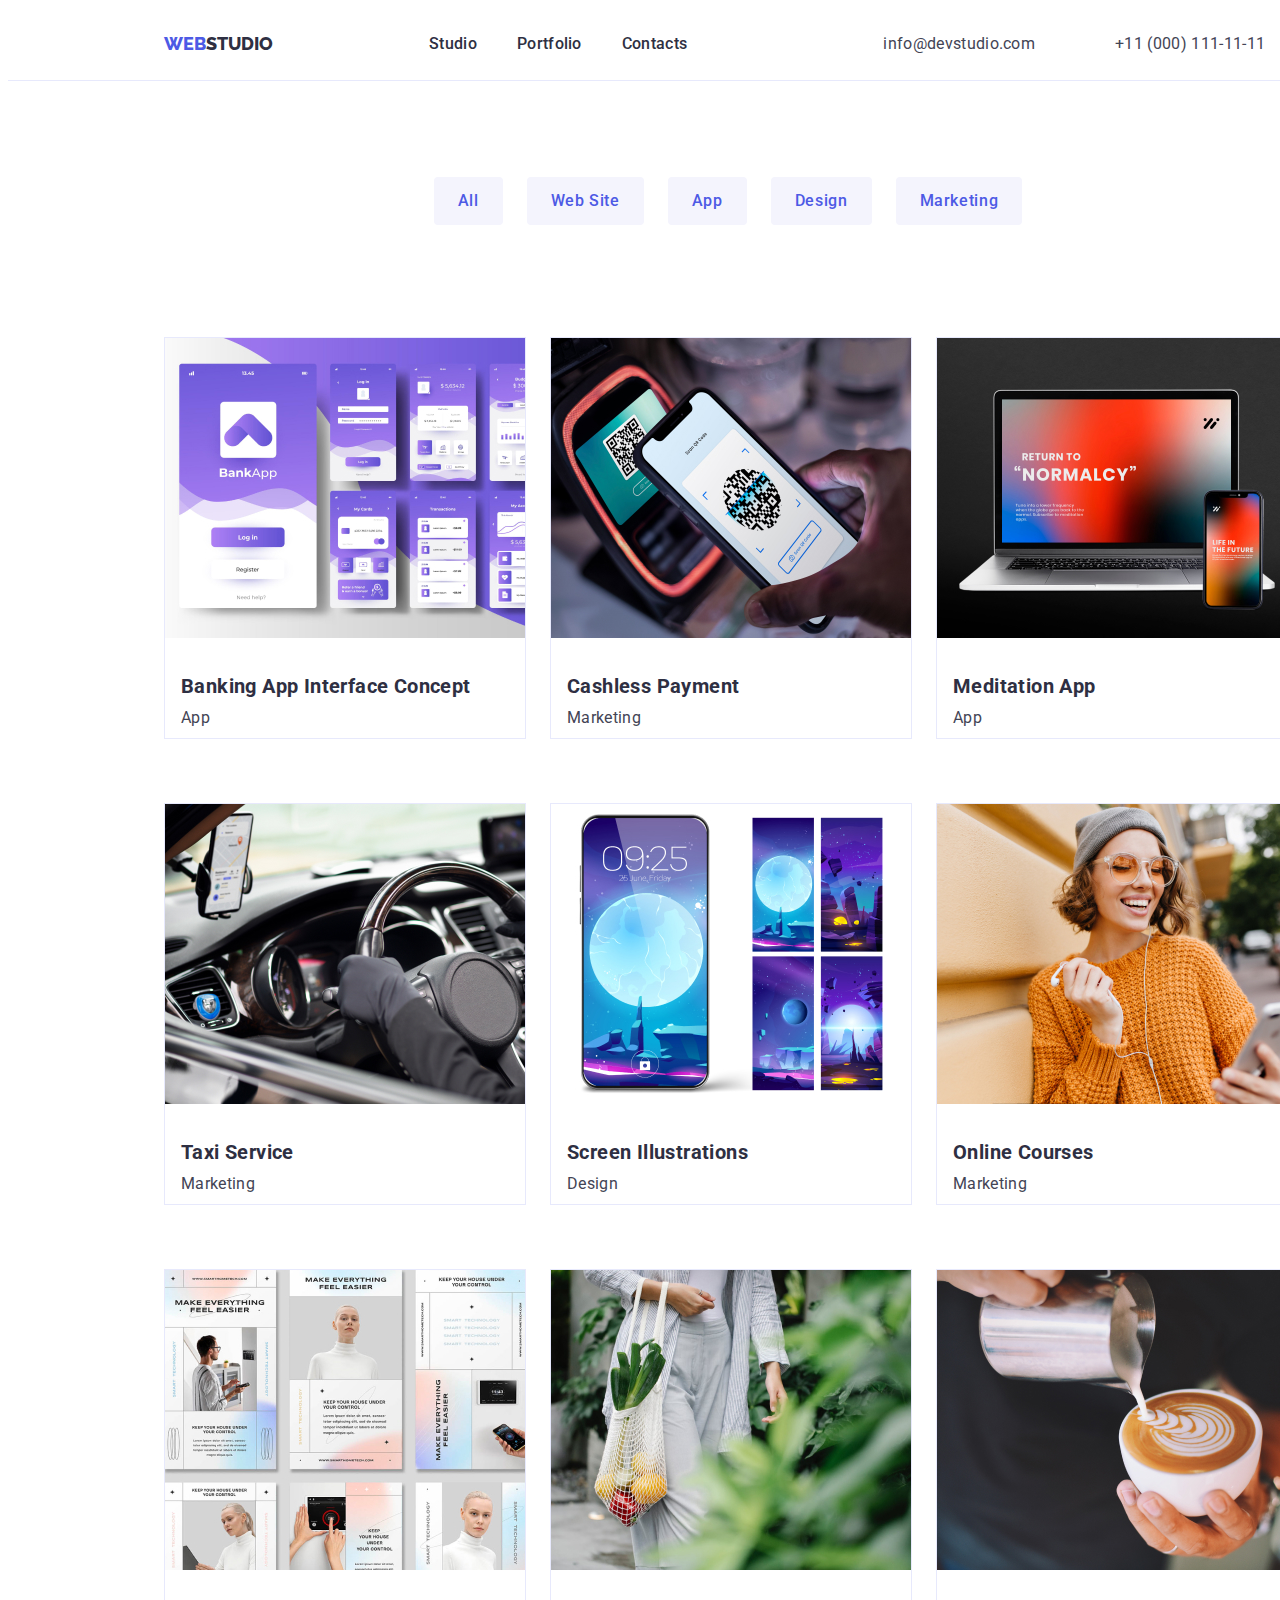
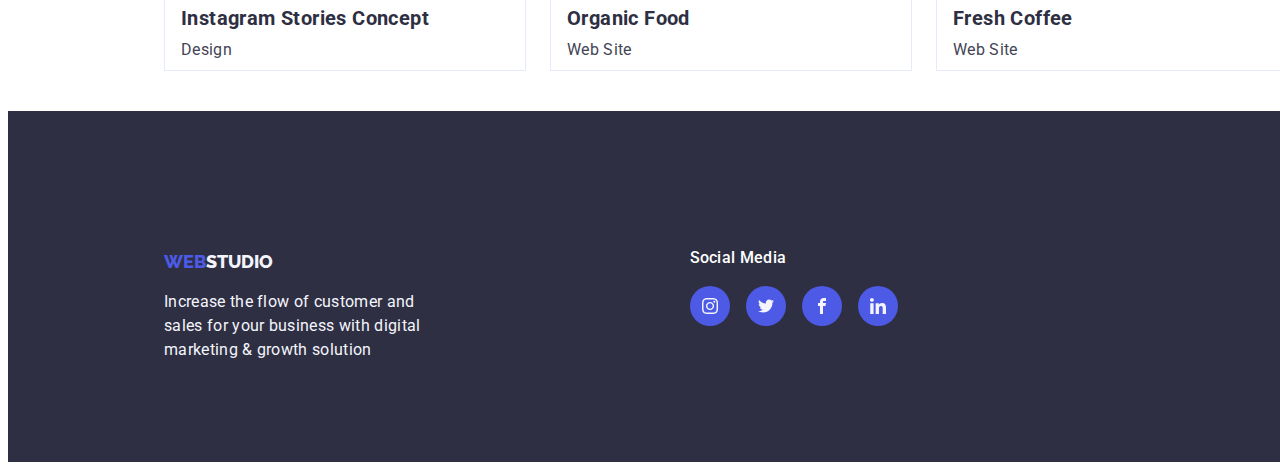
==== portfolio.html @ 169f3657 "Initial commit" ====
<!DOCTYPE html>
<html lang="en">
<head>
    <meta charset="UTF-8">
    <meta name="viewport" content="width=device-width, initial-scale=1.0">
    <title>Portfolio Page</title>
    
    <link rel="preconnect" href="https://fonts.googleapis.com">
    <link rel="preconnect" href="https://fonts.gstatic.com" crossorigin>
    <link href="https://fonts.googleapis.com/css2?family=Raleway:wght@800&family=Roboto:wght@400;500;700;900&display=swap" rel="stylesheet">
    
    <link rel="stylesheet" href="./css/styles.css"/>

</head>
<body class="body2">
    <header>
        <div class="container">
            <a href="#WEBSTUDIO"><span>WEB</span><span style="color: var(--NAVY-BLUE, #2E2F42);">STUDIO</span></a >
            <nav>
                <ul class="link">
                    <li>
                        <a href="#Studio" class="main-link">Studio</a>
                    </li>
                    <li>
                        <a href="#Portfolio" class="main-link">Portfolio</a>
                    </li>
                    <li>
                        <a href="#Contacts" class="main-link">Contacts</a>
                    </li>
                </ul>
            </nav>
        </div>
        <div>
            <ul class="link">
                <li>
                    <a href="#info@devstudio.com" class="contact-link">info@devstudio.com</a>
                </li>
                <li>
                    <a href="#+11 (000) 111-11-11" class="contact-link">+11 (000) 111-11-11</a>
                </li>
            </ul>
        </div> 
    </header>  
      
    <main>
    <!-- Filter Buttons -->
    <section>
        <div class="filter-btn">
            <button type="button" class="button-container">All</button>
            <button type="button" class="button-container">Web Site</button>
            <button type="button" class="button-container">App</button>
            <button type="button" class="button-container">Design</button>
            <button type="button" class="button-container">Marketing</button>
        </div>
    </section>
        
    <!-- Project Cards -->
    <Section>
        <ul>
            <div class="team-card2">
                <li><img src="images/img1-1.jpg" width="360"/></li>
                    <h3 class="name-card2"><b>Banking App Interface Concept</b></h3>
                    <p class="title-card2">App</p>
            </div>
            <div class="team-card2">
                <li><img src="images/img1-2.jpg" width="360"/></li>
                    <h3 class="name-card2"><b>Cashless Payment</b></h3>
                    <p class="title-card2">Marketing</p>
            </div>
            <div class="team-card2">
                <li><img src="images/img1-3.jpg" width="360"/></li>
                    <h3 class="name-card2"><b>Meditation App</b></h3>
                    <p class="title-card2">App</p>
            </div>
        </ul>
        <ul>
            <div class="team-card2">
                <li><img src="images/img2-1.jpg" width="360"/></li>
                    <h3 class="name-card2"><b>Taxi Service</b></h3>
                    <p class="title-card2">Marketing</p>
            </div>
            <div class="team-card2">
                <li><img src="images/img2-2.jpg" width="360"/></li>
                    <h3 class="name-card2"><b>Screen Illustrations</b></h3>
                    <p class="title-card2">Design</p>
            </div>
            <div class="team-card2">
                <li><img src="images/img2-3.jpg" width="360"/></li>
                    <h3 class="name-card2"><b>Online Courses</b></h3>
                    <p class="title-card2">Marketing</p>
            </div>
        </ul>
        <ul>
            <div class="team-card2">
                <li><img src="images/img3-1.jpg" width="360"/></li>
                    <h3 class="name-card2"><b>Instagram Stories Concept</b></h3>
                    <p class="title-card2">Design</p>
            </div>
            <div class="team-card2">
                <li><img src="images/img3-2.jpg" width="360"/></li>
                    <h3 class="name-card2"><b>Organic Food</b></h3>
                    <p class="title-card2">Web Site</p>
            </div>
            <div class="team-card2">
                <li><img src="images/img3-3.jpg" width="360"/></li>
                    <h3 class="name-card2"><b>Fresh Coffee</b></h3>
                    <p class="title-card2">Web Site</p>
            </div>
        </ul>  
    </section>    
    </main>
    <footer>
        <section class="footer-bg">
            <div class="footer-logo">
                <a href="#WEBSTUDIO"><span>WEB</span><span style="color: #F4F4FD;">STUDIO</span></a>
                <p class="footer-txt">Increase the flow of customer and<br>sales for your business with digital<br>marketing & growth solution</p>
            </div> 
        </section>
        <section>
            <h2 class="footer-social-media">Social Media</h2>
                <div class="footer-socials">
                    <a class="footer-socials-icon">
                        <svg width="16" height="16">
                            <use href="./images/icons.svg#instagram-2"></use>
                        </svg>
                    </a>
                    <a class="footer-socials-icon">
                        <svg width="16" height="16">
                            <use href="./images/icons.svg#twitter-1"></use>
                        </svg>
                    </a>
                    <a class="footer-socials-icon">
                        <svg width="16" height="16">
                            <use href="./images/icons.svg#facebook"></use>
                        </svg>
                    </a>
                    <a class="footer-socials-icon">
                        <svg width="16" height="16">
                            <use href="./images/icons.svg#linkedin-1"></use>
                        </svg>
                    </a>
                </div>
        </section>
    </footer>  
</body>
</html>
---- css/styles.css ----
a[href="#WEBSTUDIO"] span,
a[href="#WEBSTUDIO"] {
    color: var(--IRIS, #4D5AE5);
    font-family: 'Raleway'; sans-serif;
    font-size: 18px;
    font-weight: 800;
    text-decoration: none;
    line-height: 1.17; /* 116.667% */
    /*gap: 76px;*/
}

/*GENERAL TOPLINE*/

.link {
    font-family: Roboto;
    font-size: 16px;
    gap: 40px;
    line-height: 1.5;
    text-decoration: none;
    letter-spacing: 0.32px;
}

.main-link:hover,
.main-link:focus {
    color: var(--OCEAN, #404BBF);
}
.main-link {
    color: #2E2F42;
    text-decoration: none;
    display: flex;
    align-items: flex-start;
    gap: 40px;
    font-style: normal;
    font-weight: 500;
    line-height: 24px; /* 150% */
    letter-spacing: 0.32px;   
}

.contact-link {
   color: var(--SLATE, #434455);
   text-decoration: none;
    /* Body Medium */
    font-weight: 400;
    line-height: 1.5;
    text-decoration: none;
    letter-spacing: 0.32px;
    margin-left: 40px;
}

.contact-link:hover,
.contact-link:focus {
    color: var(--OCEAN, #404BBF);
}

header {
    border-bottom: 1px solid var(--CORNFLOWER, #E7E9FC);
    background: var(--WHITE, #FFF);
    /*width: 1440px;*/
    height: 72px;
    flex-shrink: 0;
    display: flex;
    /*justify-content: space-around;*/
    align-items: center;
    padding-left: 156px;
  }

div.container {
    display: flex;
    align-items: center;
    justify-content: space-between;
    height: 24px;
    /*gap: 40px;*/
}

footer {
    background: var(--NAVY-BLUE, #2E2F42);
    display: flex;
    align-items: center;
}
.footer-bg {
    display: flex;
    padding-top: 140px;
    padding-bottom: 100px;
    padding-left: 156px;
    
} 

.footer-txt {
    color: #F4F4FD;
    padding-top: 17.5px;
    text-align: left;
}

.footer-socials {
    display: flex;
    gap: 16px;
    padding-top: 16px;
    height: 40px;
    padding-left: 269px;  
}

.footer-socials-icon {
    background-color: var(--IRIS, #4D5AE5);
    border-radius: 50%;
    height: 40px;
    width: 40px;
    display: flex;
    align-items: center;
    justify-content: center;  
}

.footer-socials-icon svg {
    fill: var(--CLOUD, #F4F4FD)
}

.footer-socials-icon:hover,
.footer-socials-icon:focus {
    background: #31D0AA;
    cursor: pointer;
}

.footer-socials-icon:hover svg,
.footer-socials-icon:focus svg {
    fill: #F4F4FD;
}

.footer-social-media {
    /*display: flex;*/
    color: var(--WHITE, #FFF);
    padding-left: 269px;
    margin: 0px;
    height: 24px;
    /* Body Medium */
    font-family: Roboto;
    font-size: 16px;
    font-style: normal;
    font-weight: 500;
    line-height: 24px; /* 150% */
    letter-spacing: 0.32px;
    
}
/*END OF GENERAL*/


/* MAIN PAGE*/

body {
    /*color: var(--SLATE, #434455);
    font-family: Roboto;
    font-size: 16px;
    font-style: normal;
    font-weight: 400;
    line-height: 1.5;*/
    width: 1440px;
    /*height: 2592px;*/
}

ul {
    list-style: none;
    display: flex;
    margin-left: 0;
    padding-inline-start: 156px;
    /*default padding-inline-start 40px - adjusted to 0 to fit the 1440 width*/
}


.feature {
    /*display: flex;*/
    width: 264px;
    flex-direction: column;
    align-items: start;
    gap: 8px;
    padding-inline: 12px;
    margin-top: 52px;
}

.feature-txt {
    text-align: left;
}

.about-icon {
    padding: 24px 0;
    text-align: center;
    border-radius: 4px;
    background: var(--CLOUD, #F4F4FD);
}

.image1-src {
    margin-right: 12px;
    width: 360px;
    height: 300px;
    
}
.image2-src {
    margin-right: 24px;
    margin-left: 12px;
    width: 360px;
    height: 300px;
}

/*HERO*/
.hero {
    background: linear-gradient(rgba(46, 47, 66, 0.70), rgba(46, 47, 66, 0.70)), url("../images/people-office\ 1.jpg") ;
    background-size: cover;
    width: 1440px;
    height: 600px;
    gap: 48px;
}

.main-heading {
    /*background: var(--NAVY-BLUE, #2E2F42);*/
    color: var(--WHITE, #FFF);
    text-align: center;

    /* Header 1 */
    font-size: 56px;
    font-style: normal;
    font-weight: 700;
    line-height: 60px; /* 107.143% */
    letter-spacing: 1.12px;
    width: 1440px;
    padding-top: 188px;
    padding-bottom: 292px;
    margin: 0;
}

.button-btn {
    padding: 16px ;
    margin-top: 50px;
    color: var(--WHITE, #FFF);
    border-radius: 4px;
    background: var(--IRIS, #4D5AE5);
    box-shadow: 0px 4px 4px 0px rgba(0, 0, 0, 0.15);

    /* Button Text */
    font-size: 16px;
    font-style: normal;
    font-weight: 500;
    line-height: 24px; /* 150% */
    letter-spacing: 0.64px;
}

.button-btn:hover,
.button-btn:focus {
    background: var(--OCEAN, #404BBF);
    cursor: pointer;
}

.section3 {
    background: var(--CLOUD, #F4F4FD);
    width: 1440px;
    height: 780px;
}

h2.sec3-title {  
    color: var(--NAVY-BLUE, #2E2F42);
    text-align: center;
    margin-top: 120px;
    padding-top: 120px;
    margin-bottom: 72px;
    /* Header 2 */
    font-family: Roboto;
    font-size: 36px;
    font-style: normal;
    font-weight: 700;
    line-height: 40px; /* 111.111% */
    letter-spacing: 0.72px;
    text-transform: capitalize;
}

.team-card {
    display: flex;
    padding: 0px;
    flex-direction: column;
    /*justify-content: center;*/
    /*align-items: center;*/
    margin-right: 24px;
    /*margin-left: 24px;*/
    border-radius: 0px 0px 4px 4px;
    background: var(--WHITE, #FFF);
    box-shadow: 0px 2px 1px 0px rgba(46, 47, 66, 0.08), 0px 1px 1px 0px rgba(46, 47, 66, 0.16), 0px 1px 6px 0px rgba(46, 47, 66, 0.08);
}


ul.card-content {
    /*display: flex;*/
    justify-content: column;
    align-items: center;
    width: 232px;
    gap:32px;
}

.name-card {
    margin-top: 32px;
    margin-bottom: 0px;
    text-align: center;
}


.title-card {
    margin-top: 8px;
    margin-bottom: 8px;
    text-align: center;
}

.team-socials {
    display: flex;
    justify-content: space-around;
    margin-bottom: 36px;
}

.team-socials-icon {
    background-color: var(--IRIS, #4D5AE5);
    border-radius: 50%;
    height: 40px;
    width: 40px;
    display: flex;
    align-items: center;
    justify-content: center;
}   

.team-socials-icon svg {
    fill: var(--CLOUD, #F4F4FD);
   
}

.team-socials-icon:hover,
.team-socials-icon:focus {
    background: #31D0AA;
    cursor: pointer;
}

.team-socials-icon:hover svg,
.team-socials-icon:focus svg {
    fill: #F4F4FD;
}


h2.what-are-we-doing {
    color: var(--NAVY-BLUE, #2E2F42);
    /* Header 2 */
    font-family: Roboto;
    font-size: 36px;
    font-style: normal;
    font-weight: 700;
    text-align: center;
    line-height: 1.11;
    margin-top: 120px;
    margin-bottom: 72px;
    border-top: 72px;
        
}

h3 {
    color: var(--NAVY-BLUE, #2E2F42);
    /* Header 3 */
    font-family: Roboto;
    font-size: 20px;
    font-style: normal;
    font-weight: 500;
    line-height: 1.20; /* 120% */
    letter-spacing: 0.4px;
           
}

p {
    color: var(--SLATE, #434455);
        /* Body */
    font-family: Roboto;
    font-size: 16px;
    font-style: normal;
    font-weight: 400;
    line-height: 24px; /* 150% */
    letter-spacing: 0.32px;
    margin: 0;
}


/* CUSTOMERS STYLING */

.section-title {
    color: var(--NAVY-BLUE, #2E2F42);
    text-align: center;
    margin-bottom: 72px;
    margin-top: 120px;

    /* Header 2 */
    font-family: Roboto;
    font-size: 36px;
    font-style: normal;
    font-weight: 700;
    line-height: 40px; /* 111.111% */
    letter-spacing: 0.72px;
    text-transform: capitalize;
}

.clients {
    margin-buttom: 120px;
}

.list {
    gap: 24px;
    margin-bottom: 120px;
}
.client-icon {
    border: 1px solid #8e8f99;
    padding: 16px 32px;
}

.client-icon svg {
    fill: #8e8f99;
}

.client-icon:hover,
.client-icon:focus {
    border-color: #404BBF;
}

.client-icon:hover svg,
.client-icon:focus svg {
    fill: #404BBF;
}

/*END OF MAIN PAGE*/

/*PORTFILIO-PROJECT CARDS*/

.button-container {
    color: var(--IRIS, #4D5AE5);
    text-align: center;
    background: var(--CLOUD, #F4F4FD);
    /* Button Text */
    font-family: Roboto;
    font-size: 16px;
    font-style: normal;
    font-weight: 500;
    line-height: 24px; /* 150% */
    letter-spacing: 0.64px;
    padding-left: 24px;
    padding-right: 24px;
    padding-top: 12px;
    padding-bottom: 12px;
}

.button-container:hover,
.button-container:focus {
    color: var(--WHITE, #FFF);
    background: var(--OCEAN, #404BBF);
    border-radius: 4px;
    box-shadow: 0px 4px 4px 0px rgba(0, 0, 0, 0.15);
}

/*PORTFOLIO BUTTONS*/
button {
    color: var(--WHITE, #FFF);
    cursor: pointer;
    border-radius: 4px;
    background: var(--IRIS, #4D5AE5);
    border-style: none;
    display: inline-block;
    justify-content: center;
       
    /* Button Text */
    font-family: Roboto;
    font-size: 16px;
    font-style: normal;
    font-weight: 500;
    line-height: 24px; /* 150% */
    letter-spacing: 0.64px;
}

.filter-btn {
    display: flex;
    padding-top: 96px;
    padding-bottom: 72px;
    justify-content: center;
    align-items: center;
    gap: 24px;
}

.body2 {
    background: #FFF;
    width: 1440px;
    /*height: 2076px;*/
}

.team-card2 {
    display: flex;
    padding: 0px;
    flex-direction: column;
    margin-right: 24px;
    /*margin-left: 12px;*/
    margin-top: 24px;
    margin-bottom: 24px;
    border: 1px solid var(--CORNFLOWER, #E7E9FC);
    background: var(--WHITE, #FFF);
}

.team-card2:hover,
.team-card2:focus {
    border: 1px solid #4D5AE5;
    background: var(--WHITE, #FFF);
    box-shadow: 0px 2px 1px 0px rgba(46, 47, 66, 0.08), 0px 1px 1px 0px rgba(46, 47, 66, 0.16), 0px 1px 6px 0px rgba(46, 47, 66, 0.08);
}

.title-card2 {
    margin-top: 8px;
    margin-bottom: 8px;
    margin-left: 16px;
}


.name-card2 {
    margin-top: 32px;
    margin-bottom: 0px;
    margin-left: 16px;
}


/*END OF PORTFOLIO*/
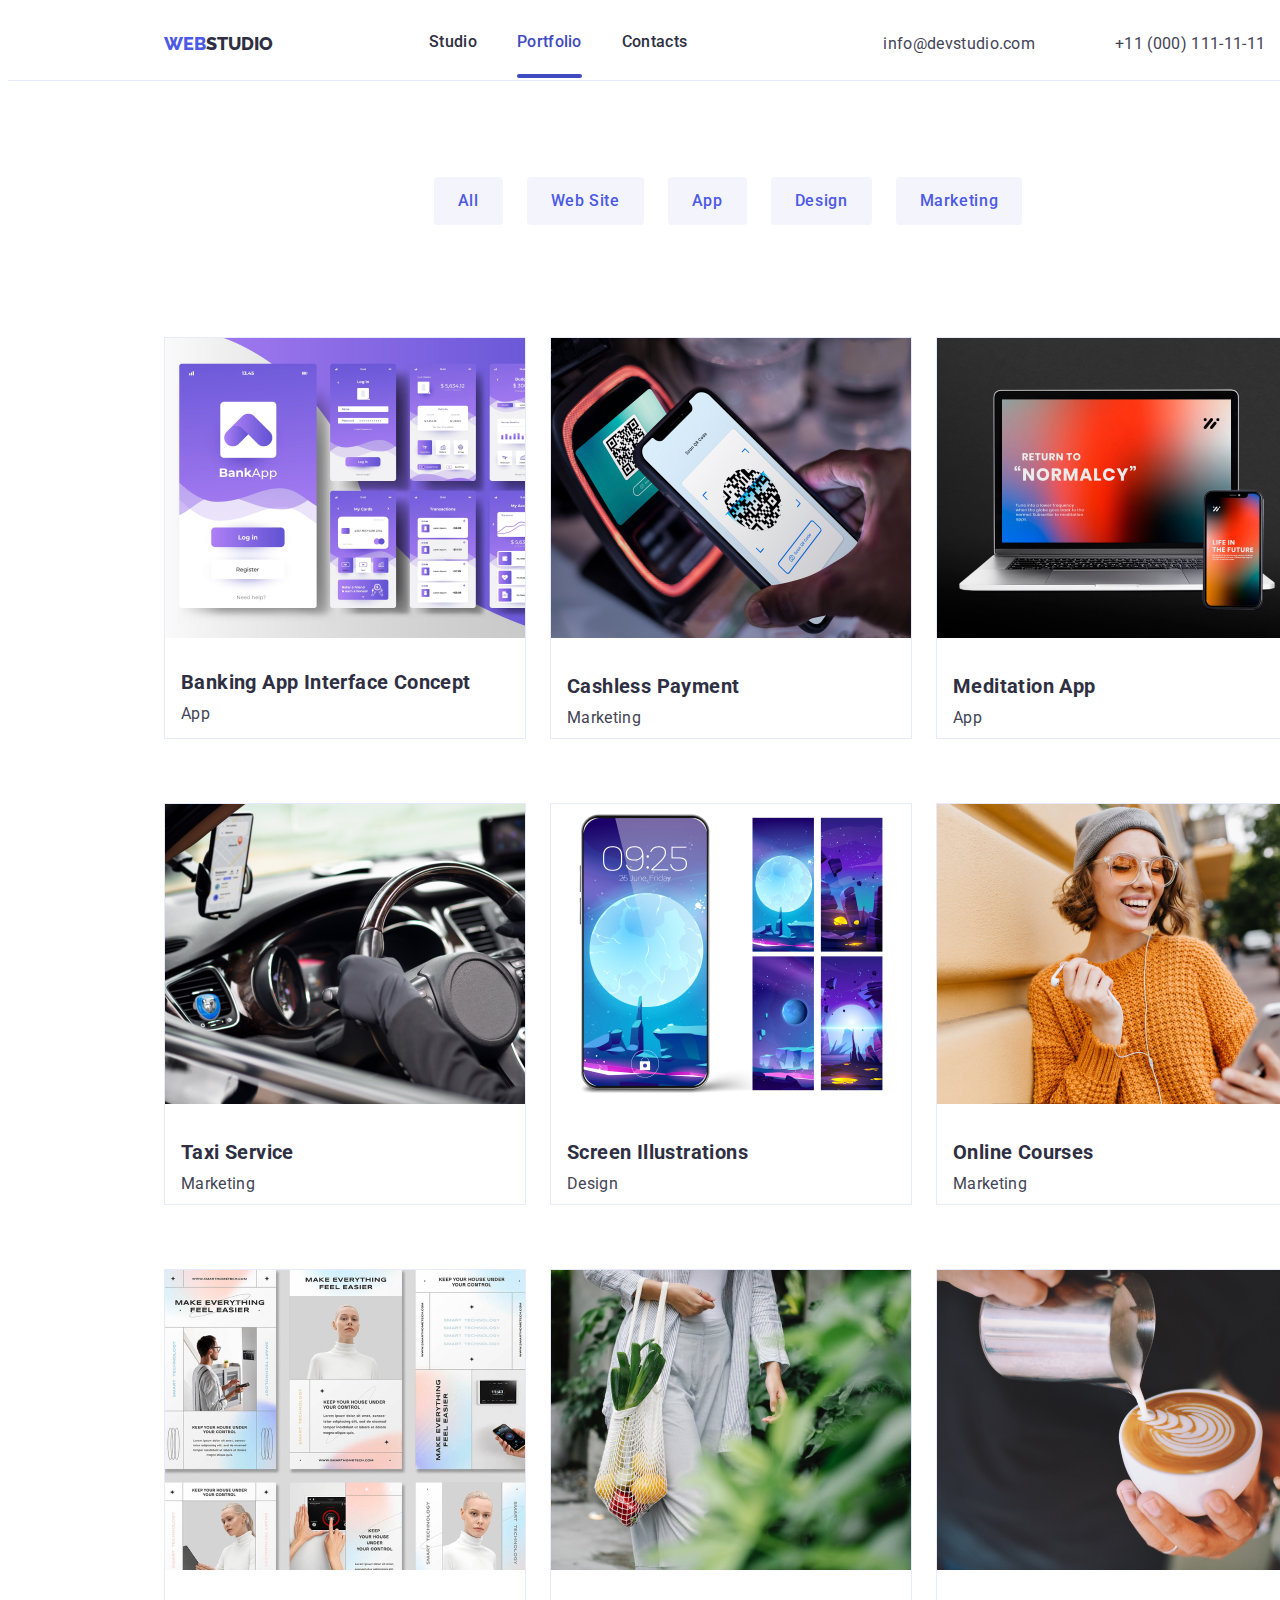
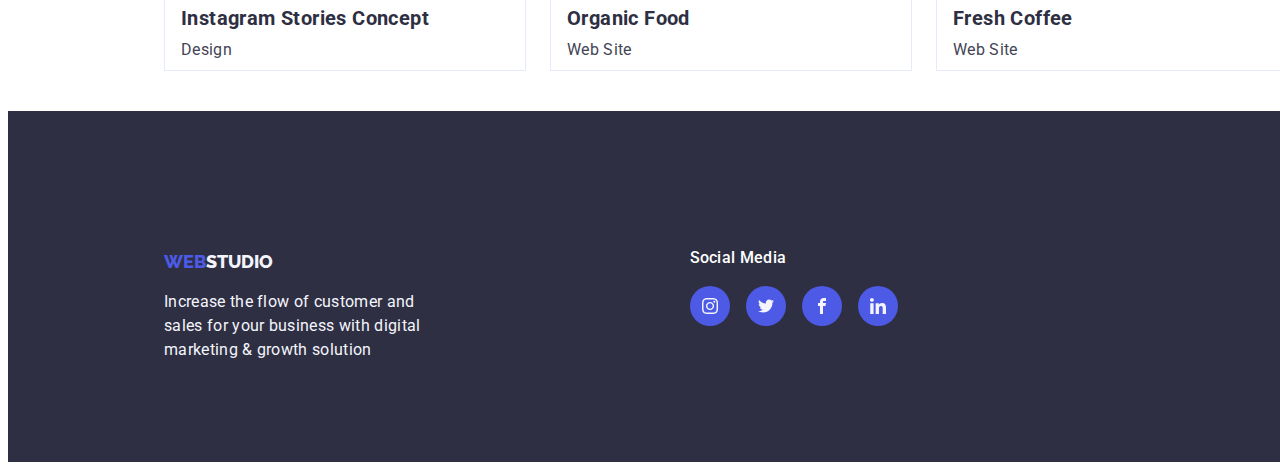
==== commit 1b027532: "modal" ====
--- a/portfolio.html
+++ b/portfolio.html
@@ -19,10 +19,10 @@
             <nav>
                 <ul class="link">
                     <li>
-                        <a href="#Studio" class="main-link">Studio</a>
+                        <a href="index.html" class="main-link">Studio</a>
                     </li>
                     <li>
-                        <a href="#Portfolio" class="main-link">Portfolio</a>
+                        <a href="portfolio.html" class="main-link active">Portfolio</a>
                     </li>
                     <li>
                         <a href="#Contacts" class="main-link">Contacts</a>
@@ -57,11 +57,22 @@
     <!-- Project Cards -->
     <Section>
         <ul>
-            <div class="team-card2">
-                <li><img src="images/img1-1.jpg" width="360"/></li>
+            <li class="team-card2">
+                <div class="project-card">
+                    <img src="images/img1-1.jpg" width="360"/>
+                    <div class="image-caption">
+                        <p>
+                            14 Stylish and User-Friendly App Design Concepts · 
+                            Task Manager App · Calorie Tracker App · 
+                            Exotic Fruit Ecommerce App · Cloud Storage App
+                        </p>
+                    </div>
+                </div>
+                <div class="teamcard-caption">
                     <h3 class="name-card2"><b>Banking App Interface Concept</b></h3>
                     <p class="title-card2">App</p>
-            </div>
+                </div>
+            </li>
             <div class="team-card2">
                 <li><img src="images/img1-2.jpg" width="360"/></li>
                     <h3 class="name-card2"><b>Cashless Payment</b></h3>
--- a/css/styles.css
+++ b/css/styles.css
@@ -20,20 +20,37 @@
     letter-spacing: 0.32px;
 }
 
+
+.main-link {
+    color: #2E2F42;
+    text-decoration: none;
+    /*display: flex;
+    align-items: flex-start;*/
+    gap: 40px;
+    font-style: normal;
+    font-weight: 500;
+    line-height: 24px; /* 150% */
+    letter-spacing: 0.32px;   
+}
+
 .main-link:hover,
 .main-link:focus {
     color: var(--OCEAN, #404BBF);
 }
-.main-link {
-    color: #2E2F42;
-    text-decoration: none;
-    display: flex;
-    align-items: flex-start;
-    gap: 40px;
-    font-style: normal;
-    font-weight: 500;
-    line-height: 24px; /* 150% */
-    letter-spacing: 0.32px;   
+
+.active {
+    color: var(--OCEAN, #404BBF);
+} 
+
+.active::after {
+    content: " ";
+    display: block;
+    width: 100%;
+    height: 4px;
+    border-radius: 2px;
+    background: var(--OCEAN, #404BBF);
+    position: relative;
+    top: 20px
 }
 
 .contact-link {
@@ -246,6 +263,53 @@
     cursor: pointer;
 }
 
+.backdrop {
+    width: 100%;
+    height: 100%;
+    background: var(--NAVY-BLUE-modal, rgba(46, 47, 66, 0.40));
+    position: fixed;
+    top: 0;
+    display: flex;
+    justify-content: center;
+    align-items: center;
+    transition: opacity 250ms cubic-bezier(0.4, 0, 0.2, 1);
+}
+
+.modal {
+    width: 408px;
+    height: 584px;
+    background: var(--DAIRY, #FCFCFC);
+    border-radius: 4px;
+    box-shadow: 0px 2px 1px 0px rgba(0, 0, 0, 0.20), 0px 1px 3px 0px rgba(0, 0, 0, 0.12), 0px 1px 1px 0px rgba(0, 0, 0, 0.14);
+    padding: 24px;
+}
+
+.is-hidden {
+    pointer-events: none ;
+    opacity: 0;
+}
+
+.modal-close-btn{
+    background-color: var(--CORNFLOWER, #E7E9FC);
+    color: #2E2F42;
+    width: 24px;
+    height: 24px;
+    border-radius: 100%;
+    border: 1px solid rgba(161, 163, 220, 0.7);
+    margin-left: auto;
+    display: flex;
+    justify-content: center;
+    align-items: center;
+    stroke-width: 1px;
+    stroke: rgba(0, 0, 0, 0.10);
+    cursor: pointer; 
+}
+
+.modal-close-btn:hover {
+    fill: currentColor;
+    border: 1px solid currentColor;
+}
+/*END OF HERO*/
 .section3 {
     background: var(--CLOUD, #F4F4FD);
     width: 1440px;
@@ -516,5 +580,34 @@
     margin-left: 16px;
 }
 
-
+.project-card img {
+    display: block;
+    
+}
+
+.project-card {
+    position: relative;
+    overflow: hidden;
+}
+
+.team-card2:hover .image-caption {
+    opacity: 1;
+    transform: translateY(0)
+}
+.image-caption p {
+    color: var(--CLOUD, #F4F4FD);
+    padding: 40px 32px;
+}
+.image-caption {
+    position: absolute;
+    background-color: rgba(77, 90, 229, .75);
+    height: 100%;
+    width: 100%;
+    top: 0;
+    left: 0;
+    opacity: 0;
+    transform: translateY(100%);
+    transition: transform  0.25s cubic-bezier(0.4, 0, 0.2, 1);
+
+}
 /*END OF PORTFOLIO*/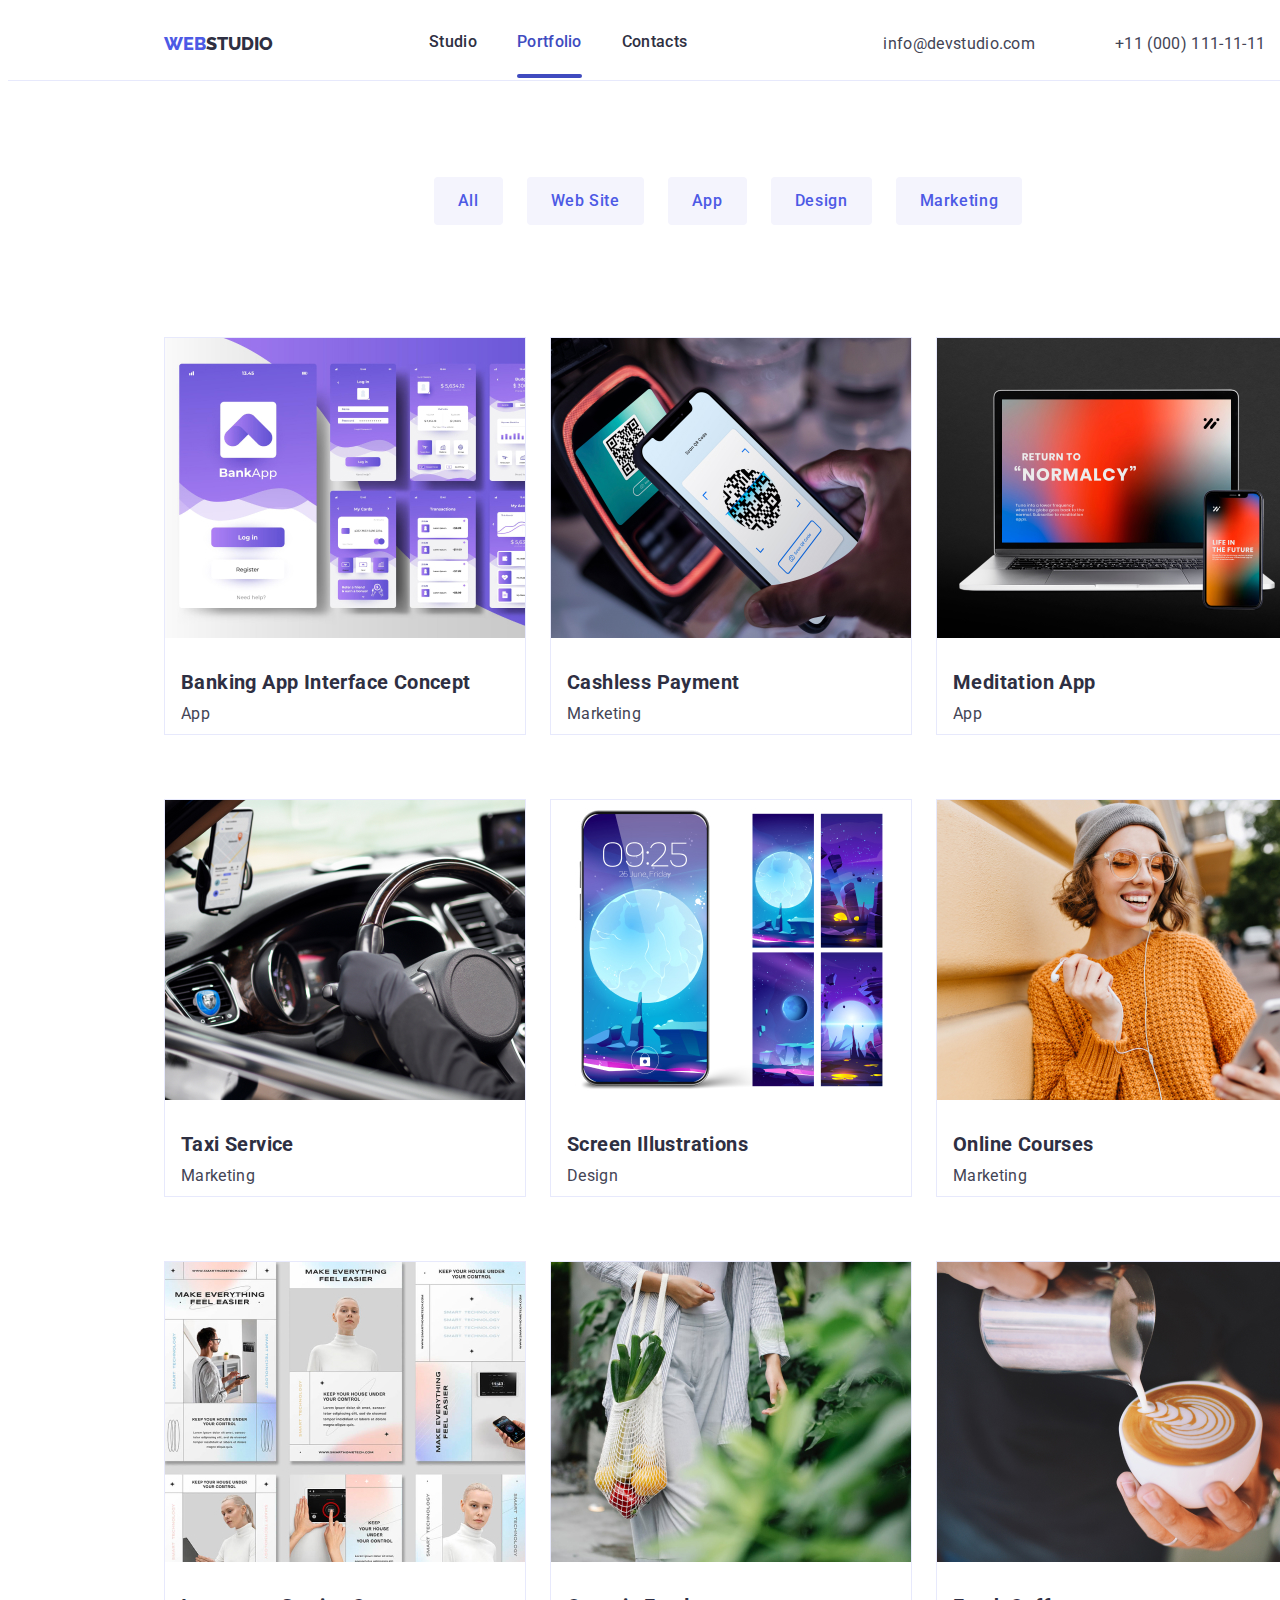
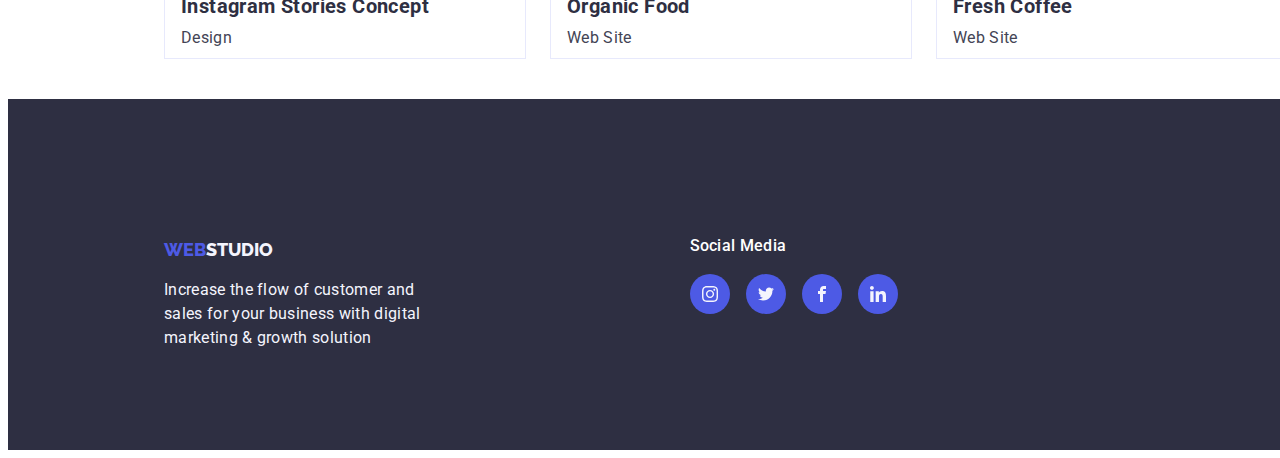
==== commit c45c8834: "final" ====
--- a/portfolio.html
+++ b/portfolio.html
@@ -73,50 +73,138 @@
                     <p class="title-card2">App</p>
                 </div>
             </li>
-            <div class="team-card2">
-                <li><img src="images/img1-2.jpg" width="360"/></li>
+            <li class="team-card2">
+                <div class="project-card">
+                    <img src="images/img1-2.jpg" width="360"/>
+                    <div class="image-caption">
+                        <p>
+                            14 Stylish and User-Friendly App Design Concepts · 
+                            Task Manager App · Calorie Tracker App · 
+                            Exotic Fruit Ecommerce App · Cloud Storage App
+                        </p>
+                    </div>
+                </div>
+                <div class="teamcard-caption">
                     <h3 class="name-card2"><b>Cashless Payment</b></h3>
                     <p class="title-card2">Marketing</p>
-            </div>
-            <div class="team-card2">
-                <li><img src="images/img1-3.jpg" width="360"/></li>
+                </div>
+            </li>
+            <li class="team-card2">
+                <div class="project-card">
+                    <img src="images/img1-3.jpg" width="360"/>
+                    <div class="image-caption">
+                        <p>
+                            14 Stylish and User-Friendly App Design Concepts · 
+                            Task Manager App · Calorie Tracker App · 
+                            Exotic Fruit Ecommerce App · Cloud Storage App
+                        </p>
+                    </div>
+                </div>
+                <div class="teamcard-caption">
                     <h3 class="name-card2"><b>Meditation App</b></h3>
                     <p class="title-card2">App</p>
-            </div>
+                </div>
+            </li>
         </ul>
         <ul>
-            <div class="team-card2">
-                <li><img src="images/img2-1.jpg" width="360"/></li>
+            <li class="team-card2">
+                <div class="project-card">
+                    <img src="images/img2-1.jpg" width="360"/>
+                    <div class="image-caption">
+                        <p>
+                            14 Stylish and User-Friendly App Design Concepts · 
+                            Task Manager App · Calorie Tracker App · 
+                            Exotic Fruit Ecommerce App · Cloud Storage App
+                        </p>
+                    </div>
+                </div>
+                <div class="teamcard-caption">
                     <h3 class="name-card2"><b>Taxi Service</b></h3>
                     <p class="title-card2">Marketing</p>
-            </div>
-            <div class="team-card2">
-                <li><img src="images/img2-2.jpg" width="360"/></li>
+                </div>
+            </li>
+            <li class="team-card2">
+                <div class="project-card">
+                    <img src="images/img2-2.jpg" width="360"/>
+                    <div class="image-caption">
+                        <p>
+                            14 Stylish and User-Friendly App Design Concepts · 
+                            Task Manager App · Calorie Tracker App · 
+                            Exotic Fruit Ecommerce App · Cloud Storage App
+                        </p>
+                    </div>
+                </div>
+                <div class="teamcard-caption">
                     <h3 class="name-card2"><b>Screen Illustrations</b></h3>
                     <p class="title-card2">Design</p>
-            </div>
-            <div class="team-card2">
-                <li><img src="images/img2-3.jpg" width="360"/></li>
+                </div>
+            </li>
+            <li class="team-card2">
+                <div class="project-card">
+                    <img src="images/img2-3.jpg" width="360"/>
+                    <div class="image-caption">
+                        <p>
+                            14 Stylish and User-Friendly App Design Concepts · 
+                            Task Manager App · Calorie Tracker App · 
+                            Exotic Fruit Ecommerce App · Cloud Storage App
+                        </p>
+                    </div>
+                </div>
+                <div class="teamcard-caption">
                     <h3 class="name-card2"><b>Online Courses</b></h3>
                     <p class="title-card2">Marketing</p>
-            </div>
+                </div>
+            </li>
         </ul>
         <ul>
-            <div class="team-card2">
-                <li><img src="images/img3-1.jpg" width="360"/></li>
+            <li class="team-card2">
+                <div class="project-card">
+                    <img src="images/img3-1.jpg" width="360"/>
+                    <div class="image-caption">
+                        <p>
+                            14 Stylish and User-Friendly App Design Concepts · 
+                            Task Manager App · Calorie Tracker App · 
+                            Exotic Fruit Ecommerce App · Cloud Storage App
+                        </p>
+                    </div>
+                </div>
+                <div class="teamcard-caption">
                     <h3 class="name-card2"><b>Instagram Stories Concept</b></h3>
                     <p class="title-card2">Design</p>
-            </div>
-            <div class="team-card2">
-                <li><img src="images/img3-2.jpg" width="360"/></li>
+                </div>
+            </li>
+            <li class="team-card2">
+                <div class="project-card">
+                    <img src="images/img3-2.jpg" width="360"/>
+                    <div class="image-caption">
+                        <p>
+                            14 Stylish and User-Friendly App Design Concepts · 
+                            Task Manager App · Calorie Tracker App · 
+                            Exotic Fruit Ecommerce App · Cloud Storage App
+                        </p>
+                    </div>
+                </div>
+                <div class="teamcard-caption">
                     <h3 class="name-card2"><b>Organic Food</b></h3>
                     <p class="title-card2">Web Site</p>
-            </div>
-            <div class="team-card2">
-                <li><img src="images/img3-3.jpg" width="360"/></li>
+                </div>
+            </li>
+            <li class="team-card2">
+                <div class="project-card">
+                    <img src="images/img3-3.jpg" width="360"/>
+                    <div class="image-caption">
+                        <p>
+                            14 Stylish and User-Friendly App Design Concepts · 
+                            Task Manager App · Calorie Tracker App · 
+                            Exotic Fruit Ecommerce App · Cloud Storage App
+                        </p>
+                    </div>
+                </div>
+                <div class="teamcard-caption">
                     <h3 class="name-card2"><b>Fresh Coffee</b></h3>
                     <p class="title-card2">Web Site</p>
-            </div>
+                </div>
+            </li>
         </ul>  
     </section>    
     </main>
--- a/css/styles.css
+++ b/css/styles.css
@@ -268,7 +268,7 @@
     height: 100%;
     background: var(--NAVY-BLUE-modal, rgba(46, 47, 66, 0.40));
     position: fixed;
-    top: 0;
+    top: 5px;
     display: flex;
     justify-content: center;
     align-items: center;
@@ -278,10 +278,12 @@
 .modal {
     width: 408px;
     height: 584px;
+    margin-top: 0;
     background: var(--DAIRY, #FCFCFC);
     border-radius: 4px;
     box-shadow: 0px 2px 1px 0px rgba(0, 0, 0, 0.20), 0px 1px 3px 0px rgba(0, 0, 0, 0.12), 0px 1px 1px 0px rgba(0, 0, 0, 0.14);
-    padding: 24px;
+    padding-top: 24px;
+    padding-right: 24px;
 }
 
 .is-hidden {
